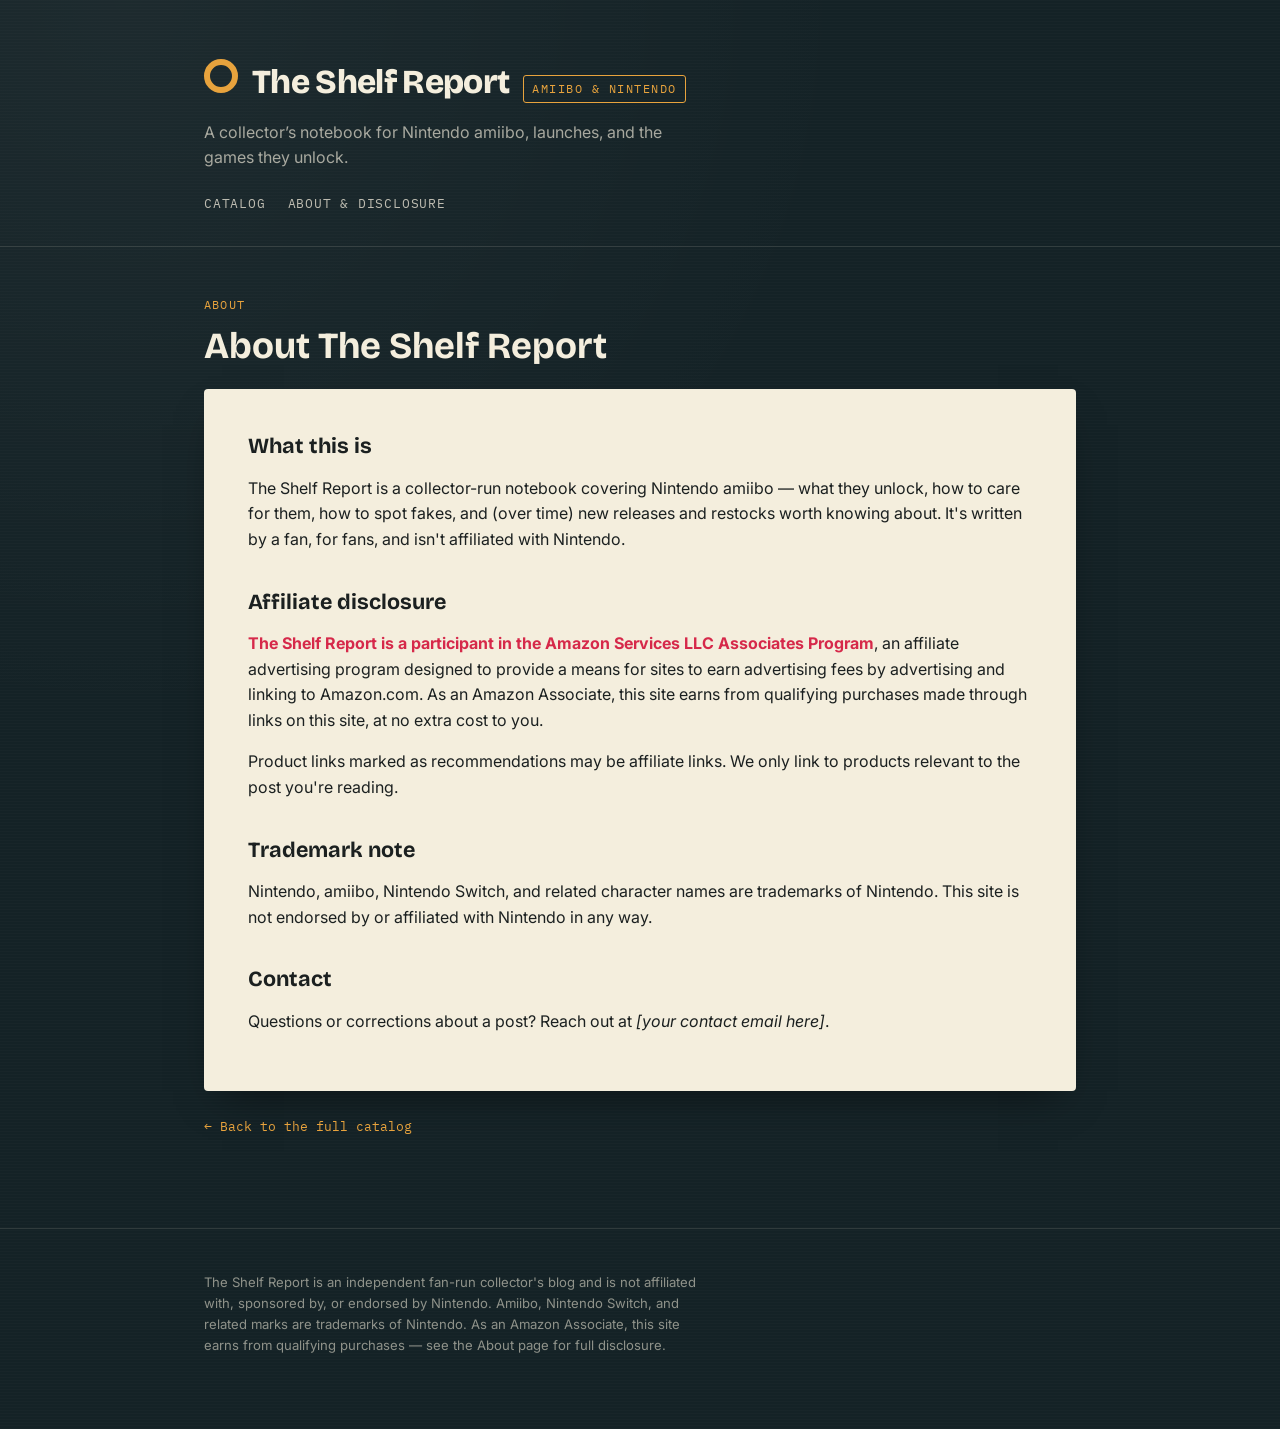
==== about.html @ bdd4741a "Add files via upload" ====
<!DOCTYPE html>
<html lang="en">
<head>
<meta charset="UTF-8">
<meta name="viewport" content="width=device-width, initial-scale=1.0">
<title>About &amp; Disclosure — The Shelf Report</title>
<meta name="description" content="About The Shelf Report and our Amazon Associates disclosure.">
<link rel="preconnect" href="https://fonts.googleapis.com">
<link rel="preconnect" href="https://fonts.gstatic.com" crossorigin>
<link href="https://fonts.googleapis.com/css2?family=Bricolage+Grotesque:wght@600;800&family=Inter:wght@400;500;600&family=IBM+Plex+Mono:wght@400;500&display=swap" rel="stylesheet">
<link rel="stylesheet" href="assets/style.css">
</head>
<body>
<header class="site-header">
  <div class="wrap">
    <div class="brand">
      <span class="ring"></span>
      <h1>The Shelf Report</h1>
      <span class="tag">amiibo &amp; nintendo</span>
    </div>
    <p class="tagline">A collector&rsquo;s notebook for Nintendo amiibo, launches, and the games they unlock.</p>
    <nav class="site-nav">
      <a href="index.html">Catalog</a>
      <a href="about.html">About &amp; Disclosure</a>
    </nav>
  </div>
</header>
<main class="post">
  <div class="wrap">
    <div class="post-meta">About</div>
    <h1>About The Shelf Report</h1>
    <div class="post-body">
      <h2>What this is</h2>
      <p>The Shelf Report is a collector-run notebook covering Nintendo amiibo &mdash; what they unlock, how to care for them, how to spot fakes, and (over time) new releases and restocks worth knowing about. It's written by a fan, for fans, and isn't affiliated with Nintendo.</p>
      <h2>Affiliate disclosure</h2>
      <p><strong>The Shelf Report is a participant in the Amazon Services LLC Associates Program</strong>, an affiliate advertising program designed to provide a means for sites to earn advertising fees by advertising and linking to Amazon.com. As an Amazon Associate, this site earns from qualifying purchases made through links on this site, at no extra cost to you.</p>
      <p>Product links marked as recommendations may be affiliate links. We only link to products relevant to the post you're reading.</p>
      <h2>Trademark note</h2>
      <p>Nintendo, amiibo, Nintendo Switch, and related character names are trademarks of Nintendo. This site is not endorsed by or affiliated with Nintendo in any way.</p>
      <h2>Contact</h2>
      <p>Questions or corrections about a post? Reach out at <em>[your contact email here]</em>.</p>
    </div>
    <a class="back-link" href="index.html">&larr; Back to the full catalog</a>
  </div>
</main>
<footer class="site-footer">
  <div class="wrap">
    <p>The Shelf Report is an independent fan-run collector's blog and is not affiliated with, sponsored by, or endorsed by Nintendo. Amiibo, Nintendo Switch, and related marks are trademarks of Nintendo. As an Amazon Associate, this site earns from qualifying purchases &mdash; see the About page for full disclosure.</p>
  </div>
</footer>
</body>
</html>
---- assets/style.css ----
/* ============================================================
   The Shelf Report — design tokens
   Concept: a collector's ring-binder / catalog page.
   Each entry has a punched "binder tab" colored by series,
   a catalog number (like the number printed on an amiibo box),
   and a card that looks like a sleeved binder page.
   ============================================================ */

:root {
  --bg: #142226;           /* deep teal-navy, like a display-case backdrop */
  --bg-soft: #1b2e33;
  --paper: #f4eedd;        /* warm parchment card stock */
  --paper-line: #e2d8bd;
  --ink: #1b2020;
  --ink-soft: #4b5555;
  --cherry: #d6294a;       /* Mario-red */
  --gold: #e8a33d;         /* accent / highlight */
  --teal: #3fa796;         /* Splatoon/NFC teal */
  --leaf: #4c8c5b;         /* Zelda green */
  --sky: #3a7ca5;          /* Animal Crossing blue */
  --plum: #8e5aa1;         /* Kirby/misc series */

  --display: "Bricolage Grotesque", "Space Grotesk", sans-serif;
  --body: "Inter", "Helvetica Neue", Arial, sans-serif;
  --mono: "IBM Plex Mono", monospace;
}

* { box-sizing: border-box; }
html { scroll-behavior: smooth; }

body {
  margin: 0;
  background: var(--bg);
  background-image:
    radial-gradient(circle at 10% 0%, rgba(255,255,255,0.04), transparent 40%),
    repeating-linear-gradient(0deg, rgba(255,255,255,0.015) 0px, rgba(255,255,255,0.015) 1px, transparent 1px, transparent 3px);
  color: var(--paper);
  font-family: var(--body);
  line-height: 1.6;
}

a { color: inherit; text-decoration: none; }

.wrap {
  max-width: 920px;
  margin: 0 auto;
  padding: 0 24px;
}

/* ---------- Site header ---------- */

.site-header {
  padding: 56px 0 28px;
  border-bottom: 1px solid rgba(244,238,221,0.12);
}

.brand {
  display: flex;
  align-items: baseline;
  gap: 14px;
  flex-wrap: wrap;
}

.brand .ring {
  width: 34px;
  height: 34px;
  border-radius: 50%;
  border: 6px solid var(--gold);
  flex: none;
}

.brand h1 {
  font-family: var(--display);
  font-weight: 800;
  font-size: 2.1rem;
  letter-spacing: -0.02em;
  margin: 0;
  color: var(--paper);
}

.brand .tag {
  font-family: var(--mono);
  font-size: 0.78rem;
  color: var(--gold);
  text-transform: uppercase;
  letter-spacing: 0.12em;
  border: 1px solid var(--gold);
  padding: 3px 8px;
  border-radius: 3px;
}

.tagline {
  margin: 10px 0 0;
  color: rgba(244,238,221,0.65);
  font-size: 1rem;
  max-width: 46ch;
}

.site-nav {
  margin-top: 22px;
  display: flex;
  gap: 22px;
  font-family: var(--mono);
  font-size: 0.82rem;
  text-transform: uppercase;
  letter-spacing: 0.06em;
}

.site-nav a { color: rgba(244,238,221,0.75); border-bottom: 1px solid transparent; padding-bottom: 3px; }
.site-nav a:hover { color: var(--gold); border-color: var(--gold); }

/* ---------- Binder grid (homepage) ---------- */

.binder {
  padding: 40px 0 80px;
  display: grid;
  gap: 22px;
}

.entry-card {
  position: relative;
  display: grid;
  grid-template-columns: 64px 1fr;
  background: var(--paper);
  color: var(--ink);
  border-radius: 4px;
  overflow: hidden;
  box-shadow: 0 14px 30px -14px rgba(0,0,0,0.55);
  transition: transform 0.18s ease, box-shadow 0.18s ease;
}

.entry-card:hover {
  transform: translateY(-3px);
  box-shadow: 0 20px 34px -14px rgba(0,0,0,0.6);
}

.entry-tab {
  position: relative;
  background: var(--series-color, var(--cherry));
  display: flex;
  align-items: center;
  justify-content: center;
}

.entry-tab::before, .entry-tab::after {
  content: "";
  position: absolute;
  left: 50%;
  width: 14px;
  height: 14px;
  background: var(--bg);
  border-radius: 50%;
  transform: translateX(-50%);
  box-shadow: inset 0 0 0 3px rgba(0,0,0,0.08);
}
.entry-tab::before { top: 22px; }
.entry-tab::after { bottom: 22px; }

.entry-num {
  font-family: var(--mono);
  color: rgba(255,255,255,0.92);
  font-size: 0.72rem;
  writing-mode: vertical-rl;
  letter-spacing: 0.1em;
}

.entry-body { padding: 22px 26px 22px 22px; }

.entry-series {
  font-family: var(--mono);
  font-size: 0.72rem;
  text-transform: uppercase;
  letter-spacing: 0.1em;
  color: var(--series-color, var(--cherry));
  font-weight: 600;
}

.entry-body h2 {
  font-family: var(--display);
  font-size: 1.35rem;
  margin: 6px 0 8px;
  line-height: 1.25;
}

.entry-body p { margin: 0; color: var(--ink-soft); font-size: 0.96rem; }

.entry-read {
  display: inline-block;
  margin-top: 12px;
  font-family: var(--mono);
  font-size: 0.78rem;
  text-transform: uppercase;
  letter-spacing: 0.08em;
  color: var(--ink);
  border-bottom: 2px solid var(--series-color, var(--cherry));
}

/* ---------- Post page ---------- */

.post {
  padding: 48px 0 90px;
}

.post-meta {
  font-family: var(--mono);
  font-size: 0.78rem;
  text-transform: uppercase;
  letter-spacing: 0.1em;
  color: var(--gold);
  margin-bottom: 10px;
}

.post h1 {
  font-family: var(--display);
  font-size: 2.3rem;
  line-height: 1.15;
  margin: 0 0 22px;
  color: var(--paper);
  max-width: 26ch;
}

.post-body {
  background: var(--paper);
  color: var(--ink);
  border-radius: 4px;
  padding: 40px 44px;
  box-shadow: 0 18px 40px -18px rgba(0,0,0,0.55);
}

.post-body h2 {
  font-family: var(--display);
  font-size: 1.35rem;
  margin: 32px 0 12px;
  color: var(--ink);
}
.post-body h2:first-child { margin-top: 0; }

.post-body p { margin: 0 0 16px; }
.post-body ul { margin: 0 0 16px; padding-left: 22px; }
.post-body li { margin-bottom: 8px; }

.post-body strong { color: var(--cherry); }

.disclosure-inline {
  font-family: var(--mono);
  font-size: 0.76rem;
  color: var(--ink-soft);
  border-top: 1px dashed var(--paper-line);
  border-bottom: 1px dashed var(--paper-line);
  padding: 12px 0;
  margin: 24px 0;
}

.cta-box {
  margin: 28px 0 6px;
  padding: 20px 22px;
  background: rgba(214,41,74,0.07);
  border: 1px solid rgba(214,41,74,0.25);
  border-radius: 6px;
}

.cta-box .cta-label {
  font-family: var(--mono);
  font-size: 0.72rem;
  text-transform: uppercase;
  letter-spacing: 0.08em;
  color: var(--cherry);
  display: block;
  margin-bottom: 6px;
}

.cta-box a.cta-link {
  color: var(--cherry);
  font-weight: 700;
  border-bottom: 2px solid var(--cherry);
}

.back-link {
  display: inline-block;
  margin-top: 26px;
  font-family: var(--mono);
  font-size: 0.8rem;
  color: var(--gold);
}

/* ---------- Footer ---------- */

.site-footer {
  border-top: 1px solid rgba(244,238,221,0.12);
  padding: 30px 0 60px;
  font-size: 0.82rem;
  color: rgba(244,238,221,0.55);
}

.site-footer p { max-width: 62ch; }

@media (max-width: 600px) {
  .brand h1 { font-size: 1.6rem; }
  .post h1 { font-size: 1.7rem; }
  .post-body { padding: 26px 22px; }
  .entry-card { grid-template-columns: 46px 1fr; }
}
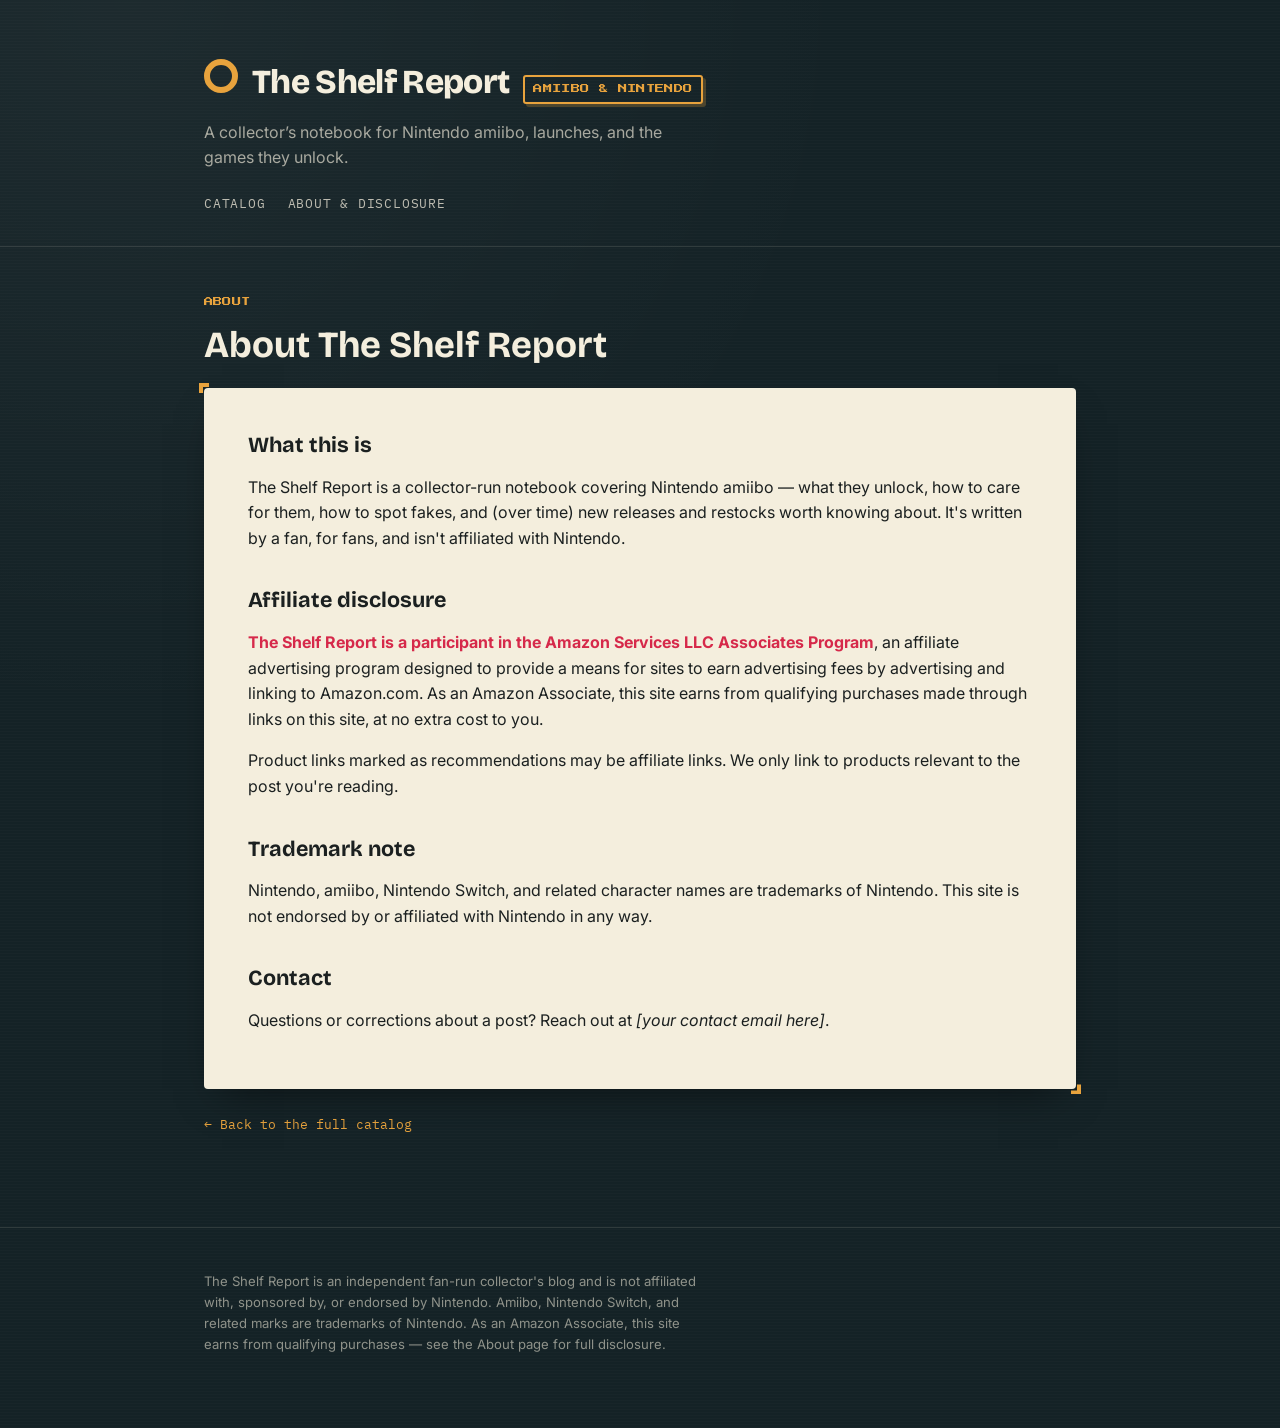
==== commit f455a393: "Add files via upload" ====
--- a/about.html
+++ b/about.html
@@ -5,9 +5,15 @@
 <meta name="viewport" content="width=device-width, initial-scale=1.0">
 <title>About &amp; Disclosure — The Shelf Report</title>
 <meta name="description" content="About The Shelf Report and our Amazon Associates disclosure.">
+<meta property="og:title" content="About &amp; Disclosure — The Shelf Report">
+<meta property="og:description" content="About The Shelf Report and our Amazon Associates disclosure.">
+<meta property="og:type" content="website">
+
+<meta name="twitter:card" content="summary_large_image">
+<link rel="icon" href="assets/images/favicon.svg" type="image/svg+xml">
 <link rel="preconnect" href="https://fonts.googleapis.com">
 <link rel="preconnect" href="https://fonts.gstatic.com" crossorigin>
-<link href="https://fonts.googleapis.com/css2?family=Bricolage+Grotesque:wght@600;800&family=Inter:wght@400;500;600&family=IBM+Plex+Mono:wght@400;500&display=swap" rel="stylesheet">
+<link href="https://fonts.googleapis.com/css2?family=Bricolage+Grotesque:wght@600;800&family=Press+Start+2P&family=Inter:wght@400;500;600&family=IBM+Plex+Mono:wght@400;500&display=swap" rel="stylesheet">
 <link rel="stylesheet" href="assets/style.css">
 </head>
 <body>
@@ -29,7 +35,7 @@
   <div class="wrap">
     <div class="post-meta">About</div>
     <h1>About The Shelf Report</h1>
-    <div class="post-body">
+    <div class="post-body pixel-corners">
       <h2>What this is</h2>
       <p>The Shelf Report is a collector-run notebook covering Nintendo amiibo &mdash; what they unlock, how to care for them, how to spot fakes, and (over time) new releases and restocks worth knowing about. It's written by a fan, for fans, and isn't affiliated with Nintendo.</p>
       <h2>Affiliate disclosure</h2>
--- a/assets/style.css
+++ b/assets/style.css
@@ -21,9 +21,26 @@
   --plum: #8e5aa1;         /* Kirby/misc series */
 
   --display: "Bricolage Grotesque", "Space Grotesk", sans-serif;
+  --pixel: "Press Start 2P", monospace;
   --body: "Inter", "Helvetica Neue", Arial, sans-serif;
   --mono: "IBM Plex Mono", monospace;
 }
+
+/* ---------- Pixel corner bracket accent (original, generic 8-bit motif) ---------- */
+.pixel-corners {
+  position: relative;
+}
+.pixel-corners::before, .pixel-corners::after {
+  content: "";
+  position: absolute;
+  width: 10px;
+  height: 10px;
+  background: var(--series-color, var(--gold));
+  z-index: 2;
+}
+.pixel-corners::before { top: -5px; left: -5px; clip-path: polygon(0 0, 100% 0, 100% 40%, 40% 40%, 40% 100%, 0 100%); }
+.pixel-corners::after { bottom: -5px; right: -5px; clip-path: polygon(100% 100%, 0 100%, 0 60%, 60% 60%, 60% 0, 100% 0); }
+
 
 * { box-sizing: border-box; }
 html { scroll-behavior: smooth; }
@@ -79,14 +96,15 @@
 }
 
 .brand .tag {
-  font-family: var(--mono);
-  font-size: 0.78rem;
+  font-family: var(--pixel);
+  font-size: 0.58rem;
   color: var(--gold);
   text-transform: uppercase;
-  letter-spacing: 0.12em;
-  border: 1px solid var(--gold);
-  padding: 3px 8px;
+  letter-spacing: 0.04em;
+  border: 2px solid var(--gold);
+  padding: 5px 8px;
   border-radius: 3px;
+  box-shadow: 3px 3px 0 rgba(232,163,61,0.25);
 }
 
 .tagline {
@@ -120,7 +138,7 @@
 .entry-card {
   position: relative;
   display: grid;
-  grid-template-columns: 64px 1fr;
+  grid-template-columns: 64px 96px 1fr;
   background: var(--paper);
   color: var(--ink);
   border-radius: 4px;
@@ -131,7 +149,7 @@
 
 .entry-card:hover {
   transform: translateY(-3px);
-  box-shadow: 0 20px 34px -14px rgba(0,0,0,0.6);
+  box-shadow: 0 0 0 3px var(--series-color, var(--cherry)), 0 20px 34px -14px rgba(0,0,0,0.6);
 }
 
 .entry-tab {
@@ -156,15 +174,105 @@
 .entry-tab::before { top: 22px; }
 .entry-tab::after { bottom: 22px; }
 
+/* small connector-pin ticks, evoking a game cartridge edge (original, generic shape) */
+.entry-tab { background-image: repeating-linear-gradient(90deg, rgba(255,255,255,0.22) 0, rgba(255,255,255,0.22) 3px, transparent 3px, transparent 8px); background-size: 100% 10px; background-repeat: no-repeat; background-position: center 46px; }
+
 .entry-num {
-  font-family: var(--mono);
+  font-family: var(--pixel);
   color: rgba(255,255,255,0.92);
-  font-size: 0.72rem;
+  font-size: 0.5rem;
   writing-mode: vertical-rl;
-  letter-spacing: 0.1em;
-}
-
-.entry-body { padding: 22px 26px 22px 22px; }
+  letter-spacing: 0.05em;
+}
+
+.entry-thumb {
+  background: rgba(0,0,0,0.03);
+  display: flex;
+  align-items: center;
+  justify-content: center;
+  padding: 8px;
+  border-right: 1px solid var(--paper-line);
+}
+.entry-thumb img { width: 100%; height: 100%; object-fit: contain; }
+
+/* ---------- Hero section ---------- */
+
+.hero { padding: 44px 0 10px; }
+.hero-inner {
+  display: grid;
+  grid-template-columns: 1.3fr 1fr;
+  gap: 32px;
+  align-items: center;
+}
+.eyebrow {
+  font-family: var(--pixel);
+  font-size: 0.6rem;
+  letter-spacing: 0.04em;
+  color: var(--gold);
+  text-transform: uppercase;
+}
+.hero-copy h2 {
+  font-family: var(--display);
+  font-size: 2rem;
+  line-height: 1.2;
+  margin: 12px 0 14px;
+  color: var(--paper);
+  max-width: 16ch;
+}
+.hero-copy p {
+  color: rgba(244,238,221,0.7);
+  max-width: 48ch;
+  margin: 0;
+}
+.hero-art {
+  width: 100%;
+  border-radius: 8px;
+  box-shadow: 0 20px 44px -18px rgba(0,0,0,0.6);
+}
+
+/* ---------- Category filter chips ---------- */
+
+.chip-row {
+  display: flex;
+  flex-wrap: wrap;
+  gap: 10px;
+  margin: 36px 0 26px;
+}
+.chip {
+  font-family: var(--mono);
+  font-size: 0.76rem;
+  text-transform: uppercase;
+  letter-spacing: 0.04em;
+  color: rgba(244,238,221,0.7);
+  background: rgba(244,238,221,0.06);
+  border: 1px solid rgba(244,238,221,0.18);
+  border-radius: 999px;
+  padding: 7px 14px;
+  cursor: pointer;
+  transition: all 0.15s ease;
+}
+.chip:hover { border-color: var(--chip-color, var(--gold)); color: var(--paper); }
+.chip.is-active {
+  background: var(--chip-color, var(--gold));
+  border-color: var(--chip-color, var(--gold));
+  color: var(--bg);
+  font-weight: 600;
+}
+
+/* ---------- Post featured image ---------- */
+
+.post-featured {
+  margin-bottom: 26px;
+  border-radius: 6px;
+  overflow: hidden;
+  box-shadow: 0 18px 40px -18px rgba(0,0,0,0.55);
+}
+.post-featured img { width: 100%; display: block; }
+
+@media (max-width: 700px) {
+  .hero-inner { grid-template-columns: 1fr; }
+  .hero-art { order: -1; }
+}
 
 .entry-series {
   font-family: var(--mono);
@@ -187,11 +295,12 @@
 .entry-read {
   display: inline-block;
   margin-top: 12px;
-  font-family: var(--mono);
-  font-size: 0.78rem;
-  text-transform: uppercase;
-  letter-spacing: 0.08em;
+  font-family: var(--pixel);
+  font-size: 0.58rem;
+  text-transform: uppercase;
+  letter-spacing: 0.02em;
   color: var(--ink);
+  padding-bottom: 4px;
   border-bottom: 2px solid var(--series-color, var(--cherry));
 }
 
@@ -202,12 +311,12 @@
 }
 
 .post-meta {
-  font-family: var(--mono);
-  font-size: 0.78rem;
-  text-transform: uppercase;
-  letter-spacing: 0.1em;
+  font-family: var(--pixel);
+  font-size: 0.58rem;
+  text-transform: uppercase;
+  letter-spacing: 0.02em;
   color: var(--gold);
-  margin-bottom: 10px;
+  margin-bottom: 14px;
 }
 
 .post h1 {
@@ -298,5 +407,6 @@
   .brand h1 { font-size: 1.6rem; }
   .post h1 { font-size: 1.7rem; }
   .post-body { padding: 26px 22px; }
-  .entry-card { grid-template-columns: 46px 1fr; }
-}
+  .entry-card { grid-template-columns: 40px 1fr; }
+  .entry-thumb { display: none; }
+}
